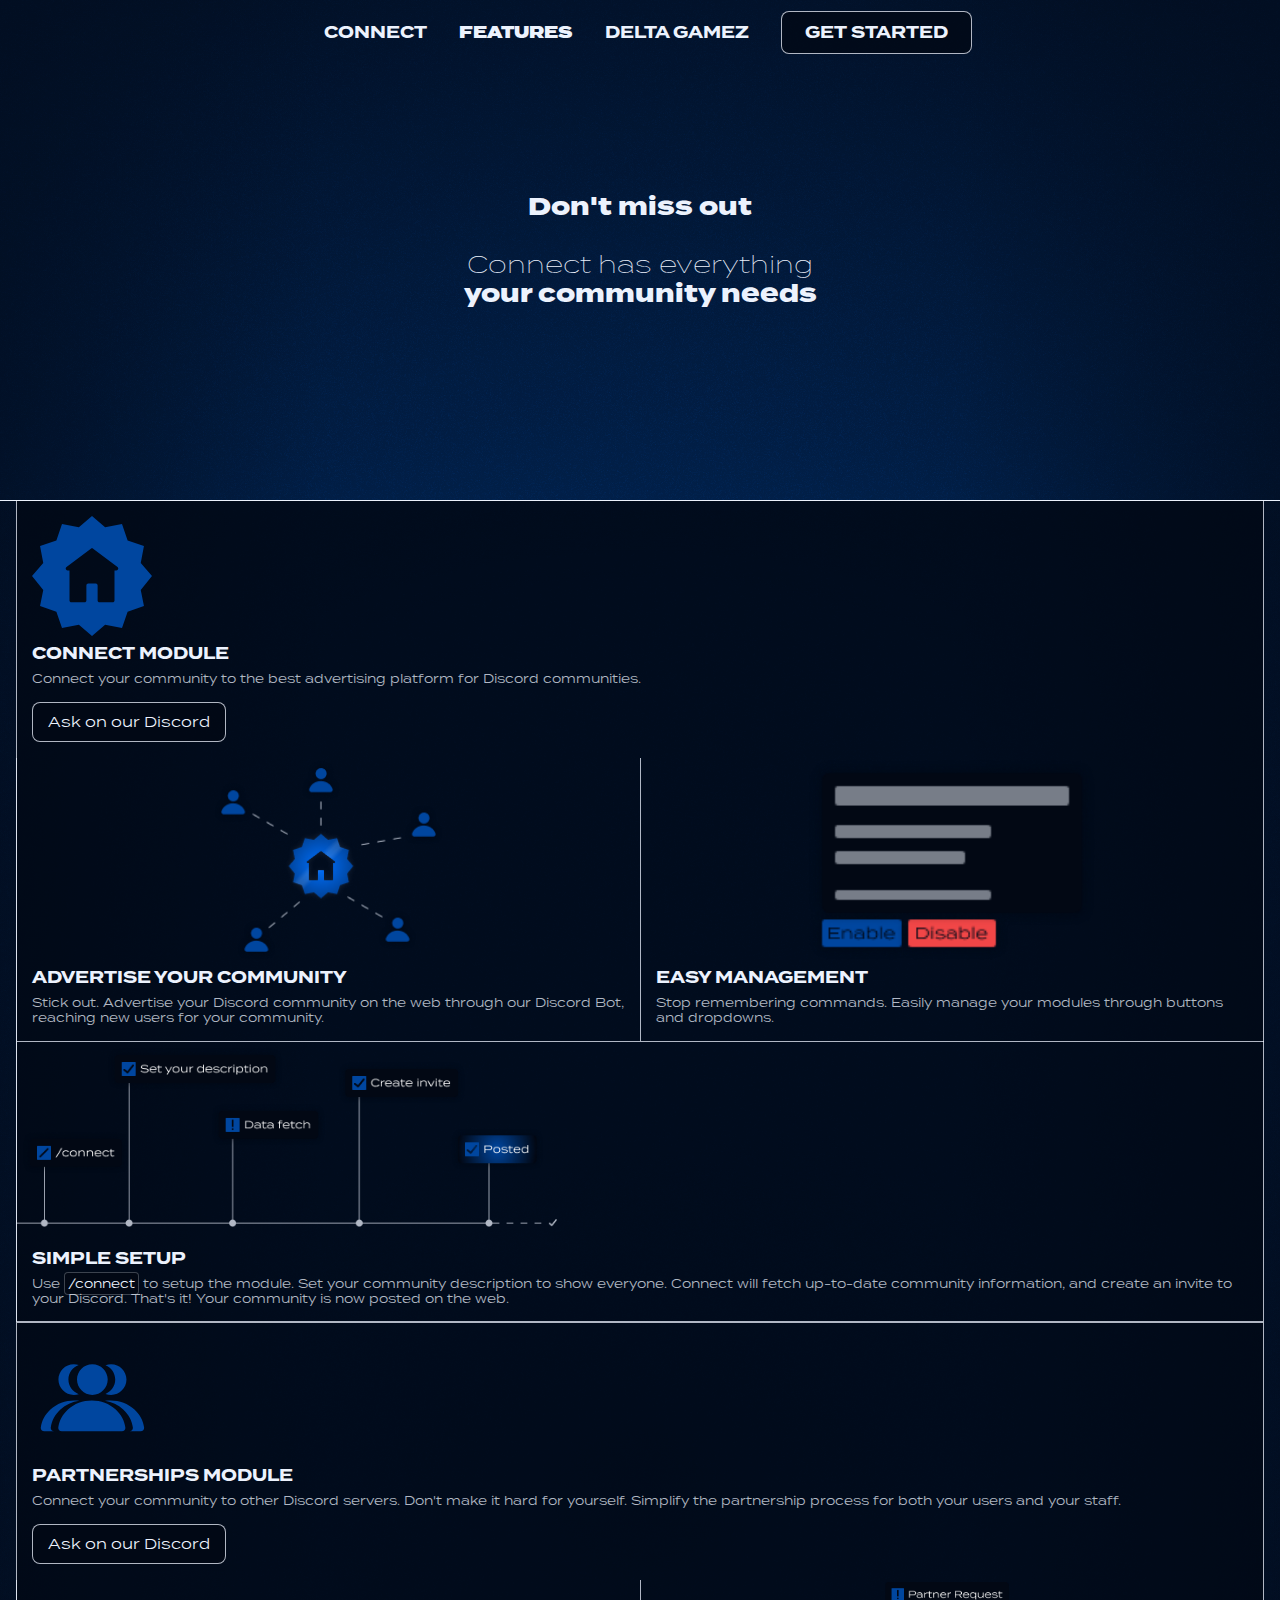
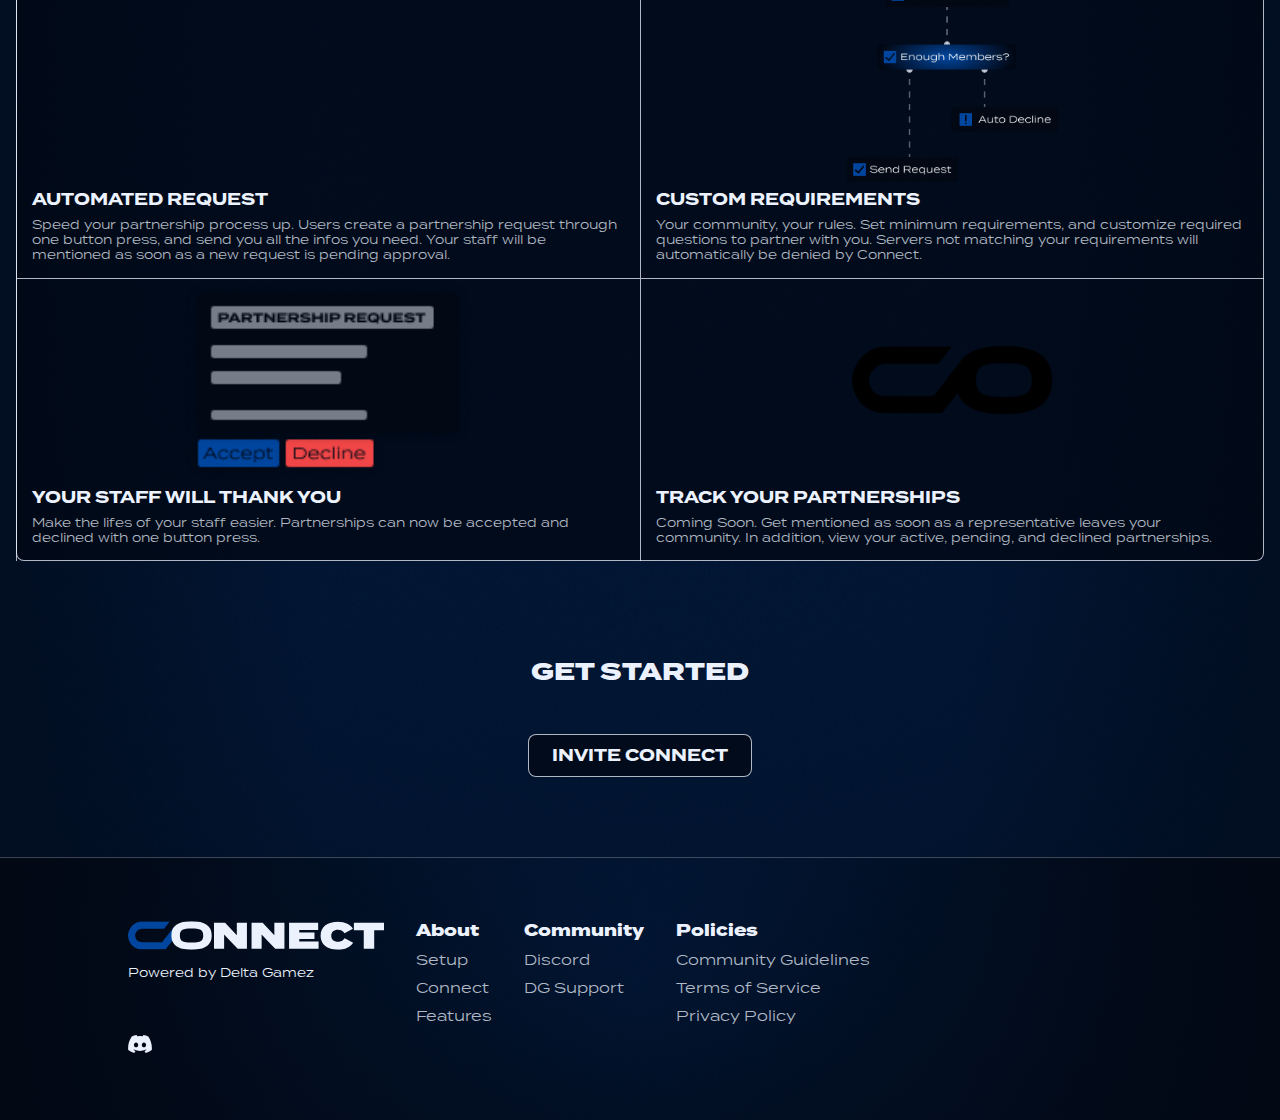
==== features/index.html @ abc17854 "Updated text content" ====
<!DOCTYPE html>
<html lang="en">
    <head>
        <meta charset="UTF-8">
        <meta property="og:type" content="website">
        <meta property="og:title" content="Connect Features" />
        <meta property="og:description" content="Connect your community to the best advertising platform." />
        <meta property="og:url" content="https://connect.deltagamez.ch" />
        <meta property="og:image" content="/common/img/Connect.png" />
        <meta name="viewport" content="width=device-width, initial-scale=1.0">
        <title>| Features</title>
        <link rel="icon" type="image/x-icon" href="/common/img/ConnectTransparentB.png">
        <link rel="stylesheet" href="/common/css/features.css">
    </head>
<body>
    <script defer src="/common/js/highlightEffect.js"></script>
    <header class="features-header">
        <nav class="nav">
            <a class="nav-item" href="">CONNECT</a>
            <a class="nav-item nav-item-active" href="">FEATURES</a>
            <a class="nav-item" href="https://deltagamez.ch" target="_blank">DELTA GAMEZ</a>
            <a class="nav-item-button" href="" target="_blank">GET STARTED</a>
        </nav>
        <div class="features-header-description">
            <p class="features-header-description-item"><span class="features-header-description-span">Don't miss out</span><br><br>
            Connect has everything<br><span class="features-header-description-span">your community needs</span></p>
        </div>
    </header>
    <main class="features-main">
        <section class="grid features-main-connect">
            <div class="grid-info">
                <div class="grid-info-thumbnail thumbnail-connect-module"></div>
                <div class="grid-info-title">CONNECT MODULE</div>
                <div class="grid-info-description">Connect your community to the best advertising platform for Discord communities.</div>
                <div class="grid-info-button">
                    <a class="grid-info-button-item" href="https://discord.gg/sYpmUFQ">Ask on our Discord</a>
                </div>
            </div>
            <div class="grid-center">
                <div class="grid-center-item">
                    <div class="grid-center-item-thumbnail thumbnail-connect-advertise"></div>
                    <div class="grid-center-item-title">ADVERTISE YOUR COMMUNITY</div>
                    <div class="grid-center-item-description">Stick out. Advertise your Discord community on the web through our Discord Bot, reaching new users for your community.</div>
                </div>
                <div class="grid-center-item">
                    <div class="grid-center-item-thumbnail thumbnail-connect-management"></div>
                    <div class="grid-center-item-title">EASY MANAGEMENT</div>
                    <div class="grid-center-item-description">Stop remembering commands. Easily manage your modules through buttons and dropdowns.</div>
                </div>
                <div class="grid-center-itemlong border-top-left">
                    <div class="grid-center-itemlong-thumbnail thumbnail-connect-setup"></div>
                    <div class="grid-center-item-title">SIMPLE SETUP</div>
                    <div class="grid-center-item-description">Use <span class="command-description">/connect</span> to setup the module. Set your community description to show everyone. Connect will fetch up-to-date community information, and create an invite to your Discord. That's it! Your community is now posted on the web.</div>
                </div>
            </div>
        </section>
        <section class="grid features-main-partnership">
            <div class="grid-info">
                <div class="grid-info-thumbnail thumbnail-partnerships-module"></div>
                <div class="grid-info-title">PARTNERSHIPS MODULE</div>
                <div class="grid-info-description">Connect your community to other Discord servers. Don't make it hard for yourself. Simplify the partnership process for both your users and your staff.</div>
                <div class="grid-info-button">
                    <a class="grid-info-button-item" href="https://discord.gg/sYpmUFQ">Ask on our Discord</a>
                </div>
            </div>
            <div class="grid-center">
                <div class="grid-center-item">
                    <div class="grid-center-item-thumbnail thumbnail-partnership-request"></div>
                    <div class="grid-center-item-title">AUTOMATED REQUEST</div>
                    <div class="grid-center-item-description">Speed your partnership process up. Users create a partnership request through one button press, and send you all the infos you need. Your staff will be mentioned as soon as a new request is pending approval.</div>
                </div>
                <div class="grid-center-item">
                    <div class="grid-center-item-thumbnail thumbnail-partnership-requirements"></div>
                    <div class="grid-center-item-title">CUSTOM REQUIREMENTS</div>
                    <div class="grid-center-item-description">Your community, your rules. Set minimum requirements, and customize required questions to partner with you. Servers not matching your requirements will automatically be denied by Connect.</div>
                </div>
                <div class="grid-center-item border-top-left">
                    <div class="grid-center-item-thumbnail thumbnail-partnership-staff"></div>
                    <div class="grid-center-item-title">YOUR STAFF WILL THANK YOU</div>
                    <div class="grid-center-item-description">Make the lifes of your staff easier. Partnerships can now be accepted and declined with one button press.</div>
                </div>
                <div class="grid-center-item border-top-left">
                    <div class="grid-center-item-thumbnail thumbnail-comingsoon"></div>
                    <div class="grid-center-item-title">TRACK YOUR PARTNERSHIPS</div>
                    <div class="grid-center-item-description">Coming Soon. Get mentioned as soon as a representative leaves your community. In addition, view your active, pending, and declined partnerships. </div>
                </div>
                <!--<div class="grid-center-item border-top-left">
                    <div class="grid-center-item-thumbnail thumbnail-comingsoon"></div>
                    <div class="grid-center-item-title">LIGHTNING FAST</div>
                    <div class="grid-center-item-description">Easily partner with new communities. While both communities are using Connect, simply select the server you are partnering from, and all information is sent automatically.</div>
                </div>-->
            </div>
        </section>
        <div class="features-main-getstarted">
            <h2 class="features-main-getstarted-heading">
                GET STARTED
            </h2>
            <div class="features-main-getstarted-button">
                <a class="features-main-getstarted-button-item" href="">INVITE CONNECT</a>
            </div>
        </div>
    </main>
    <footer class="footer">
        <div class="footer-brand">
            <div class="footer-brand-logo"></div>
            <div class="footer-brand-text">Powered by Delta Gamez</div>
            <div class="footer-brand-socials">
                <a class="footer-brand-socials-discord" href="https://discord.gg/bJ8EPmdnrC"></a>
                <a class="footer-brand-socials-dg" href="https://discord.gg/sYpmUFQ"></a>
            </div>
        </div>
        <div class="footer-section">
            <div class="footer-section-list">
                <p class="footer-section-list-title">About</p>
                <a class="footer-section-list-item" href="">Setup</a>
                <a class="footer-section-list-item" href="">Connect</a>
                <a class="footer-section-list-item" href="">Features</a>
                <!--<a class="footer-section-list-item" href="">Roadmap</a>-->
                <!--<a class="footer-section-list-item" href="">Docs</a>-->
            </div>
            <div class="footer-section-list">
                <p class="footer-section-list-title">Community</p>
                <a class="footer-section-list-item" href="https://discord.gg/bJ8EPmdnrC">Discord</a>
                <a class="footer-section-list-item" href="https://discord.gg/sYpmUFQ">DG Support</a>
            </div>
            <div class="footer-section-list">
                <p class="footer-section-list-title">Policies</p>
                <a class="footer-section-list-item" href="">Community Guidelines</a>
                <a class="footer-section-list-item" href="">Terms of Service</a>
                <a class="footer-section-list-item" href="">Privacy Policy</a>
            </div>
        </div>
    </footer>
</body>
</html>
---- common/css/features.css ----
@import url("/common/fonts/Termina/font-termina.css");
@import url("/common/css/main.css");

*{
    box-sizing: border-box;
    background-color: transparent;
    padding: 0;
    margin: 0;
    color: var(--white);
    font-family: Termina, 'Source Sans Pro', sans-serif, system-ui, -apple-system, BlinkMacSystemFont, 'Helvetica Neue', sans-serif;}

    .features-header{}
    .features-header-description{
        display: flex;
        justify-content: center;
        text-wrap: wrap;
        text-align: center;
        padding: 128px 0 128px 0;}
        .features-header-description-item{
            font-size: var(--font-size-big);
            font-weight: var(--font-weight-extralight);}
        .features-header-description-span{
            font-weight: var(--font-weight-heavy);}
        @media only screen and (max-width: 1280px){
            .features-header-description-item{
                padding: 0 64px 64px 64px}}
        
        @media only screen and (max-width: 768px){
            .features-header-description-item{
                padding: 0 16px 16px 16px;}}


.features-main{
    position: relative;
    display: flex;
    flex-direction: column;
    justify-content: center;
    background: radial-gradient(circle, var(--black-50) 0%, var(--black-25) 100%);}
    .features-main::before{
        content: '';
        top: 0;
        position: absolute;
        width: 100%;
        height: 1px;
        background: var(--white);}

    .features-main-connect{
        box-shadow: 0px 0px 0px 1px var(--border-white) inset;}
    .features-main-partnership{
        border-radius: 0px 0px 8px 8px;
        box-shadow: 0px 0px 0px 1px var(--border-white) inset;}

    .grid{
        display: grid;
        margin-inline: 256px;
        background-color: var(--black-50);
        grid-template-columns: 1fr 2fr;}
        @media only screen and (max-width: 1280px){
            .grid{
                grid-template-columns: 1fr;
                margin-inline: 16px;}}
        @media only screen and (max-width: 500px){
            .grid{
                margin-inline: 16px;}}
        .grid-info{
            position: relative;
            display: flex;
            flex-direction: column;
            overflow: hidden;
            padding: 16px;}
            @media only screen and (max-width: 768px){
                .grid-info{box-shadow: 0px 0px 0px 1px var(--border-white) inset;}
            }
            .grid-info-thumbnail{
                height: 120px;
                background-image: url(/common/img/ConnectTransparentB.png);
                background-size: contain;
                background-repeat: no-repeat;}
            .grid-info-title{
                font-weight: var(--font-weight-bold);
                padding-block: var(--spacing-small);}
            .grid-info-description{
                font-size: var(--font-size-tiny);
                color: var(--white-50);
                padding-bottom: 16px;}
                .grid-info-button{
                    display: inline-flex;}
            .grid-info-button-item{
                padding: 12px 16px 12px 16px;
                align-items: center;
                background-color: var(--black-50);
                border-radius: var(--corner-radius);
                box-shadow: 0px 0px 0px 1px var(--border-white) inset;
                font-weight: var(--font-weight-regular);
                font-size: var(--font-size-small);
                text-decoration: none;
                z-index: 1;
                overflow: hidden;
                transition: var(--transition-short);}
                .grid-info-button-item:hover{
                    transition: var(--transition-regular);;
                    background-color: var(--white);
                    color: var(--black);
                }
        .grid-center{
            display: grid;
            grid-template-columns: 1fr 1fr;}
            @media only screen and (max-width: 500px){
            /*.grid-center{
                grid-template-columns: 1fr;}*/
            }
            .grid-center-item{
                box-shadow: 1px 0px 0px 0px var(--border-white) inset;}
                @media only screen and (max-width: 768px){
                    .grid-center-item{grid-column: span 2;}
                }
                .grid-center-item-thumbnail{
                    margin-top: 2px;
                    height: 200px;
                    background-image: url(/common/img/ConnectTransparentB.png);
                    background-repeat: no-repeat;
                    background-size: contain;
                    background-position: 50%;
                    overflow: hidden;}
                .grid-center-item-title{
                    padding-inline: 16px;
                    font-weight: var(--font-weight-bold);
                    padding-block: var(--spacing-small);}
                .grid-center-item-description{
                    padding: 0px 16px 16px 16px;
                    font-size: var(--font-size-tiny);
                    color: var(--white-50);}
            .grid-center-itemlong{
                height: auto;
                grid-column: span 2;}
                .grid-center-itemlong-thumbnail{
                    height: 200px;
                    background-image: url(/common/img/ConnectTransparentB.png);
                    background-repeat: no-repeat;
                    background-size: contain;
                    background-position: 0%;
                    overflow: hidden;}

        .border-top{
            box-shadow: 0px 1px 0 0 var(--border-white) inset;}
        .border-top-left{
            box-shadow: 1px 1px 0 0 var(--border-white) inset;}

        .thumbnail-connect-module{
            background-image: url(/common/icons/badges/Badge-Community.svg);
        }
        .thumbnail-partnerships-module{
            background-image: url(/common/icons/DG_CO_Members.svg);
        }

        .thumbnail-connect-advertise{
            background-image: var(--feature-connect-advertise);
        }
        .thumbnail-connect-management{
            background-image: var(--feature-connect-management);
        }
        .thumbnail-connect-setup{
            background-image: var(--feature-connect-setup);
        }
        .thumbnail-partnership-request{
            background-image: var(--feature-partnership-request);
        }
        .thumbnail-partnership-requirements{
            background-image: var(--feature-partnership-requirements);
        }
        .thumbnail-partnership-staff{
            background-image: var(--feature-partnership-staff);
        }

        .command-description{
            background-color: var(--black);
            padding: 4px;
            border-radius: var(--corner-radius-small);
            box-shadow: 0px 0px 0px 1px var(--white-25) inset;
        }


        .features-main-getstarted{
            padding-block: 64px;
            display: flex;
            justify-content: center;
            flex-direction: column;}
            .features-main-getstarted-heading{
                font-weight: var(--font-weight-heavy);
                padding-block: 32px;
                text-align: center;}
            .features-main-getstarted-button{
                display: block;
                padding-block: 16px;
                text-align: center;}
                .features-main-getstarted-button-item{
                    position: relative;
                    display: inline-flex;
                    padding: 12px 24px 12px 24px;
                    align-items: center;
                    background-color: var(--black-50);
                    border-radius: var(--corner-radius);
                    box-shadow: 0px 0px 0px 1px var(--border-white) inset;
                    font-weight: var(--font-weight-bold);
                    text-decoration: none;
                    z-index: 1;
                    overflow: hidden;}
                .features-main-getstarted-button-item::before{
                    opacity: 0;
                    content:'';
                    position: absolute;
                    inset: 0;
                    background: linear-gradient(120deg, var(--highlight-effect));
                    border-radius: var(--corner-radius);
                    transform: translateX(-100%);
                    z-index: -1;}
                .features-main-getstarted-button-item.hover::before{
                    opacity: 1;
                    transform: translateX(100%);
                    transition: transform 0.5s linear;}


        /*
        .grid-item-small{
            display: flex;
            flex: 1 / 3;
            flex-direction: column;
            overflow: hidden;
            background-color: var(--black-25);
            border-radius: var(--corner-radius);
            box-shadow: 0px 0px 0px 1px var(--border-white) inset;}
            .grid-item-small-thumbnail{
                width: 100%;
                height: 96px;
                background-image: url(/common/icons/ConnectLogoText.svg);
                background-position: 50%;
                background-size: contain;
                background-repeat: no-repeat;
            }
            .grid-item-small-title{
                font-weight: var(--font-weight-bold);
                padding: 16px 16px 0px 16px;
            }
            .grid-item-small-description{
                padding: 16px;
                font-size: var(--font-size-tiny);
            }
        .grid-item-medium{
            display: flex;
            flex: 1 / 2;
            flex-direction: column;
            overflow: hidden;
            background-color: var(--black-25);
            border-radius: var(--corner-radius);
            box-shadow: 0px 0px 0px 1px var(--border-white) inset;
        }
            .grid-item-medium-thumbnail{
                width: 100%;
                height: 128px;
                background-image: url(/common/icons/ConnectLogoText.svg);
                background-position: 50%;
                background-size: contain;
                background-repeat: no-repeat;}
            .grid-item-medium-title{
                font-weight: var(--font-weight-bold);
                padding: 16px 16px 0px 16px;}
            .grid-item-medium-description{
                padding: 16px;
                font-size: var(--font-size-tiny);
            }
            */

:root{
    --feature-connect-advertise: url(/common/img/IllustrationConnectAdvertise.png);
    --feature-connect-management: url(/common/img/IllustrationConnect.png);
    --feature-connect-setup: url(/common/img/IllustrationConnectSetup.png);
    --feature-partnership-requirements: url(/common/img/IllustrationPartnershipRequirements.png);
    --feature-partnership-staff: url(/common/img/IllustrationPartnershipStaff.png);
}
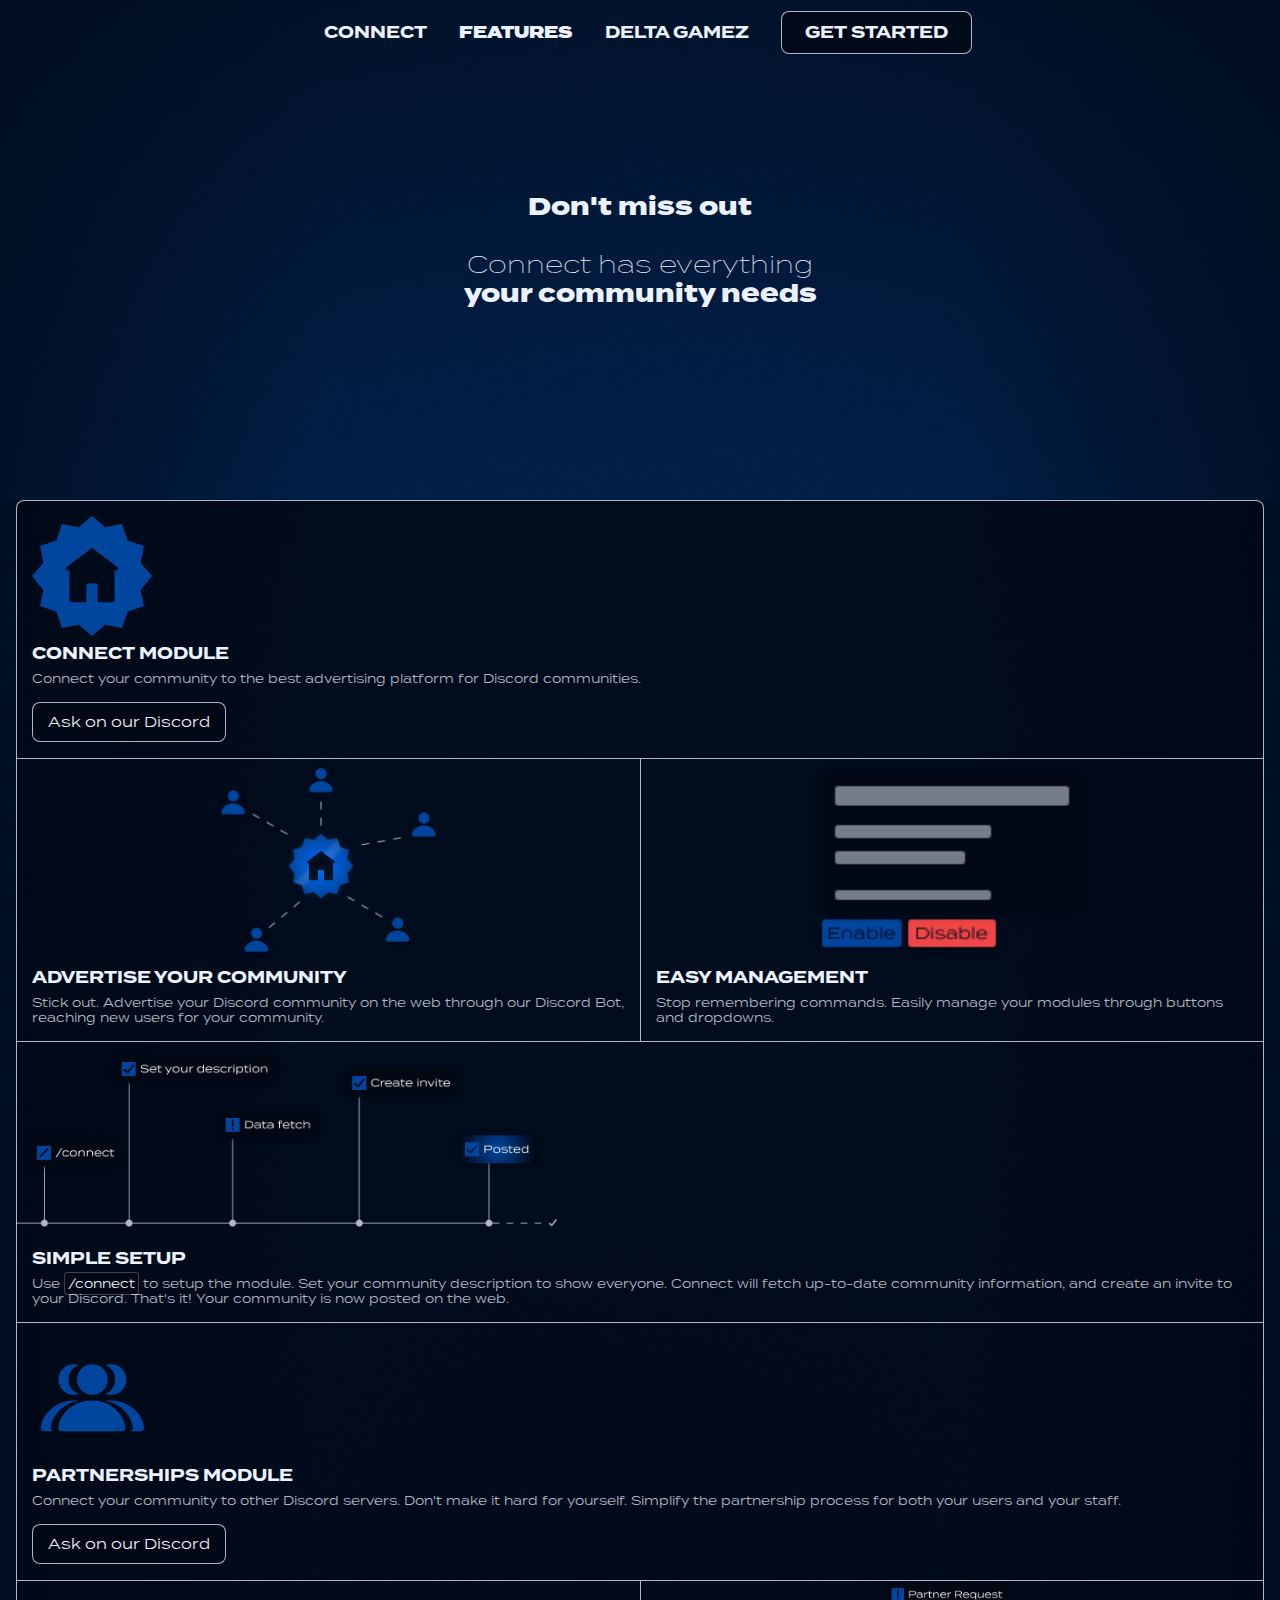
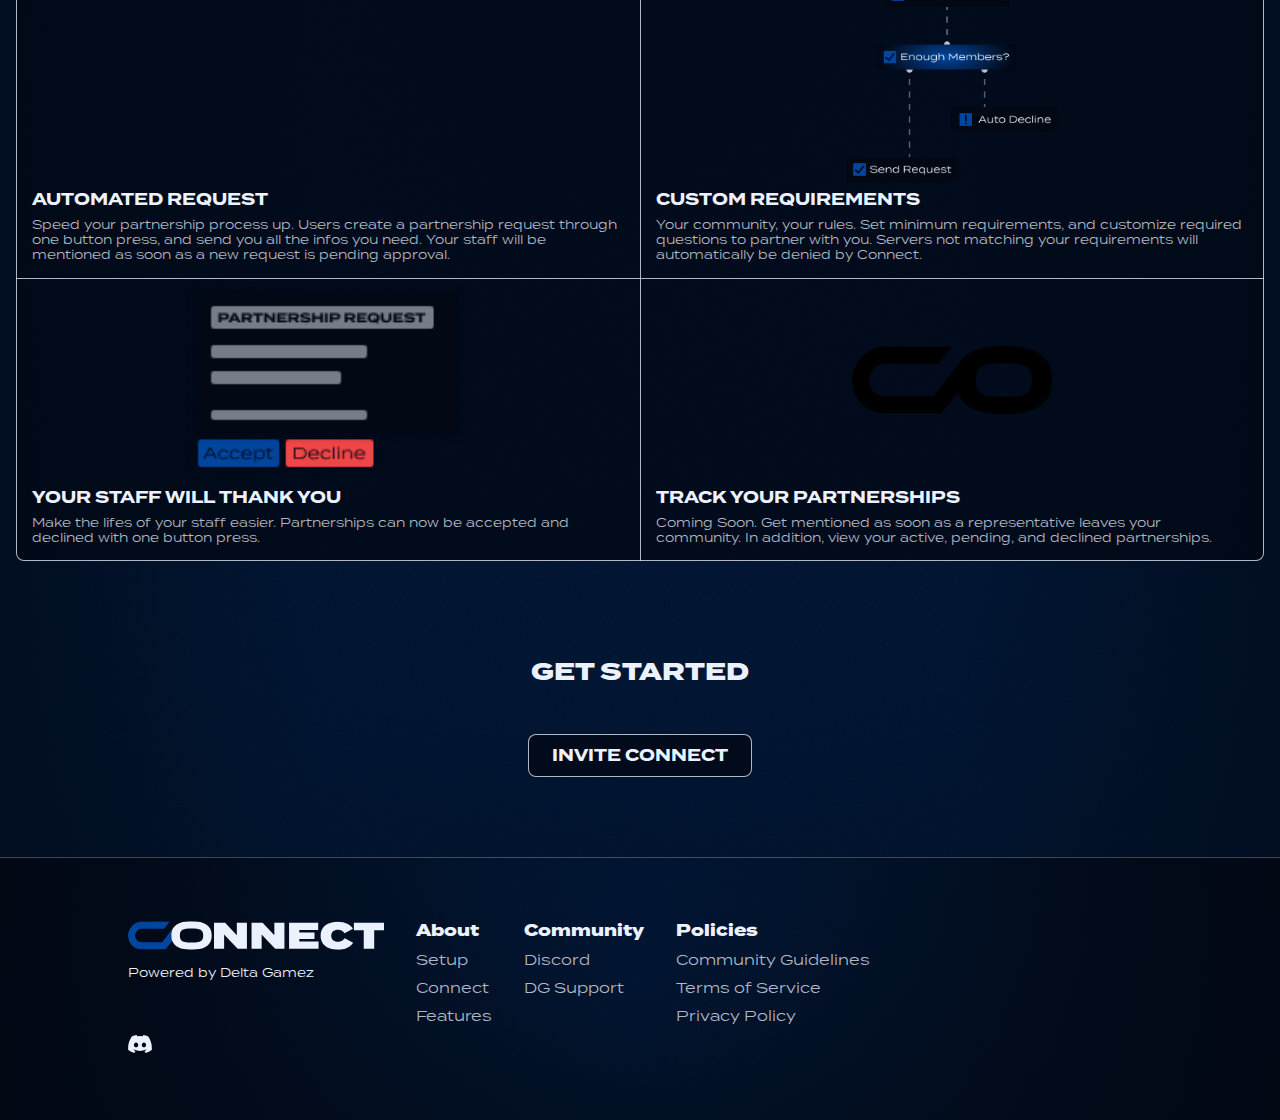
==== commit 95159726: "Fixed grid through adding new organized classes" ====
--- a/features/index.html
+++ b/features/index.html
@@ -16,7 +16,7 @@
     <script defer src="/common/js/highlightEffect.js"></script>
     <header class="features-header">
         <nav class="nav">
-            <a class="nav-item" href="">CONNECT</a>
+            <a class="nav-item" href="https://connect.deltagamez.ch">CONNECT</a>
             <a class="nav-item nav-item-active" href="">FEATURES</a>
             <a class="nav-item" href="https://deltagamez.ch" target="_blank">DELTA GAMEZ</a>
             <a class="nav-item-button" href="" target="_blank">GET STARTED</a>
@@ -27,7 +27,7 @@
         </div>
     </header>
     <main class="features-main">
-        <section class="grid features-main-connect">
+        <section class="grid">
             <div class="grid-info">
                 <div class="grid-info-thumbnail thumbnail-connect-module"></div>
                 <div class="grid-info-title">CONNECT MODULE</div>
@@ -37,25 +37,23 @@
                 </div>
             </div>
             <div class="grid-center">
-                <div class="grid-center-item">
+                <div class="grid-center-item border-st">
                     <div class="grid-center-item-thumbnail thumbnail-connect-advertise"></div>
                     <div class="grid-center-item-title">ADVERTISE YOUR COMMUNITY</div>
                     <div class="grid-center-item-description">Stick out. Advertise your Discord community on the web through our Discord Bot, reaching new users for your community.</div>
                 </div>
-                <div class="grid-center-item">
+                <div class="grid-center-item border-nd">
                     <div class="grid-center-item-thumbnail thumbnail-connect-management"></div>
                     <div class="grid-center-item-title">EASY MANAGEMENT</div>
                     <div class="grid-center-item-description">Stop remembering commands. Easily manage your modules through buttons and dropdowns.</div>
                 </div>
-                <div class="grid-center-itemlong border-top-left">
+                <div class="grid-center-itemlong border-rd">
                     <div class="grid-center-itemlong-thumbnail thumbnail-connect-setup"></div>
                     <div class="grid-center-item-title">SIMPLE SETUP</div>
                     <div class="grid-center-item-description">Use <span class="command-description">/connect</span> to setup the module. Set your community description to show everyone. Connect will fetch up-to-date community information, and create an invite to your Discord. That's it! Your community is now posted on the web.</div>
                 </div>
             </div>
-        </section>
-        <section class="grid features-main-partnership">
-            <div class="grid-info">
+            <div class="grid-info border-module">
                 <div class="grid-info-thumbnail thumbnail-partnerships-module"></div>
                 <div class="grid-info-title">PARTNERSHIPS MODULE</div>
                 <div class="grid-info-description">Connect your community to other Discord servers. Don't make it hard for yourself. Simplify the partnership process for both your users and your staff.</div>
@@ -64,22 +62,22 @@
                 </div>
             </div>
             <div class="grid-center">
-                <div class="grid-center-item">
+                <div class="grid-center-item border-rd">
                     <div class="grid-center-item-thumbnail thumbnail-partnership-request"></div>
                     <div class="grid-center-item-title">AUTOMATED REQUEST</div>
                     <div class="grid-center-item-description">Speed your partnership process up. Users create a partnership request through one button press, and send you all the infos you need. Your staff will be mentioned as soon as a new request is pending approval.</div>
                 </div>
-                <div class="grid-center-item">
+                <div class="grid-center-item border-regular">
                     <div class="grid-center-item-thumbnail thumbnail-partnership-requirements"></div>
                     <div class="grid-center-item-title">CUSTOM REQUIREMENTS</div>
                     <div class="grid-center-item-description">Your community, your rules. Set minimum requirements, and customize required questions to partner with you. Servers not matching your requirements will automatically be denied by Connect.</div>
                 </div>
-                <div class="grid-center-item border-top-left">
+                <div class="grid-center-item border-rd">
                     <div class="grid-center-item-thumbnail thumbnail-partnership-staff"></div>
                     <div class="grid-center-item-title">YOUR STAFF WILL THANK YOU</div>
                     <div class="grid-center-item-description">Make the lifes of your staff easier. Partnerships can now be accepted and declined with one button press.</div>
                 </div>
-                <div class="grid-center-item border-top-left">
+                <div class="grid-center-item border-regular">
                     <div class="grid-center-item-thumbnail thumbnail-comingsoon"></div>
                     <div class="grid-center-item-title">TRACK YOUR PARTNERSHIPS</div>
                     <div class="grid-center-item-description">Coming Soon. Get mentioned as soon as a representative leaves your community. In addition, view your active, pending, and declined partnerships. </div>
--- a/common/css/features.css
+++ b/common/css/features.css
@@ -36,21 +36,23 @@
     flex-direction: column;
     justify-content: center;
     background: radial-gradient(circle, var(--black-50) 0%, var(--black-25) 100%);}
-    .features-main::before{
+    /*.features-main::before{
         content: '';
         top: 0;
         position: absolute;
         width: 100%;
         height: 1px;
-        background: var(--white);}
-
+        background: var(--border-white);}
+*/
     .features-main-connect{
-        box-shadow: 0px 0px 0px 1px var(--border-white) inset;}
+        }
     .features-main-partnership{
         border-radius: 0px 0px 8px 8px;
-        box-shadow: 0px 0px 0px 1px var(--border-white) inset;}
+        }
 
     .grid{
+        border-radius: 8px 8px 8px 8px;
+        box-shadow: 0px 0px 0px 1px var(--border-white) inset;
         display: grid;
         margin-inline: 256px;
         background-color: var(--black-50);
@@ -68,9 +70,9 @@
             flex-direction: column;
             overflow: hidden;
             padding: 16px;}
-            @media only screen and (max-width: 768px){
-                .grid-info{box-shadow: 0px 0px 0px 1px var(--border-white) inset;}
-            }
+            /*@media only screen and (max-width: 768px){
+                .grid-info{box-shadow: 0px -1px 0px 1px var(--border-white) inset;}
+            }*/
             .grid-info-thumbnail{
                 height: 120px;
                 background-image: url(/common/img/ConnectTransparentB.png);
@@ -105,12 +107,8 @@
         .grid-center{
             display: grid;
             grid-template-columns: 1fr 1fr;}
-            @media only screen and (max-width: 500px){
-            /*.grid-center{
-                grid-template-columns: 1fr;}*/
-            }
             .grid-center-item{
-                box-shadow: 1px 0px 0px 0px var(--border-white) inset;}
+            }                
                 @media only screen and (max-width: 768px){
                     .grid-center-item{grid-column: span 2;}
                 }
@@ -141,10 +139,6 @@
                     background-position: 0%;
                     overflow: hidden;}
 
-        .border-top{
-            box-shadow: 0px 1px 0 0 var(--border-white) inset;}
-        .border-top-left{
-            box-shadow: 1px 1px 0 0 var(--border-white) inset;}
 
         .thumbnail-connect-module{
             background-image: url(/common/icons/badges/Badge-Community.svg);
@@ -219,56 +213,24 @@
                     transform: translateX(100%);
                     transition: transform 0.5s linear;}
 
-
-        /*
-        .grid-item-small{
-            display: flex;
-            flex: 1 / 3;
-            flex-direction: column;
-            overflow: hidden;
-            background-color: var(--black-25);
-            border-radius: var(--corner-radius);
-            box-shadow: 0px 0px 0px 1px var(--border-white) inset;}
-            .grid-item-small-thumbnail{
-                width: 100%;
-                height: 96px;
-                background-image: url(/common/icons/ConnectLogoText.svg);
-                background-position: 50%;
-                background-size: contain;
-                background-repeat: no-repeat;
+        .border-regular{box-shadow: 1px 1px 0px 0px var(--border-white) inset;}
+        .border-module{box-shadow: 0px 1px 0px 0px var(--border-white) inset;}
+        .border-st{box-shadow: 1px 0px 0px 0px var(--border-white) inset;}
+        .border-nd{box-shadow: 1px 0px 0px 0px var(--border-white) inset;}
+        .border-rd{box-shadow: 1px 1px 0px 0px var(--border-white) inset;}
+
+            @media only screen and (max-width: 1280px){
+                .border-st{box-shadow: 0px 1px 0px 0px var(--border-white) inset;}
+                .border-nd{box-shadow: 1px 1px 0px 0px var(--border-white) inset;}
+                .border-rd{box-shadow: 0px 1px 0px 0px var(--border-white) inset;}
+                .border-regular{box-shadow: 1px 1px 0px 0px var(--border-white) inset;}
             }
-            .grid-item-small-title{
-                font-weight: var(--font-weight-bold);
-                padding: 16px 16px 0px 16px;
+            @media only screen and (max-width: 768px){
+                .border-st{box-shadow: 0px 1px 0px 0px var(--border-white) inset;}
+                .border-nd{box-shadow: 0px 1px 0px 0px var(--border-white) inset;}
+                .border-regular{box-shadow: 0px 1px 0px 0px var(--border-white) inset;}
+
             }
-            .grid-item-small-description{
-                padding: 16px;
-                font-size: var(--font-size-tiny);
-            }
-        .grid-item-medium{
-            display: flex;
-            flex: 1 / 2;
-            flex-direction: column;
-            overflow: hidden;
-            background-color: var(--black-25);
-            border-radius: var(--corner-radius);
-            box-shadow: 0px 0px 0px 1px var(--border-white) inset;
-        }
-            .grid-item-medium-thumbnail{
-                width: 100%;
-                height: 128px;
-                background-image: url(/common/icons/ConnectLogoText.svg);
-                background-position: 50%;
-                background-size: contain;
-                background-repeat: no-repeat;}
-            .grid-item-medium-title{
-                font-weight: var(--font-weight-bold);
-                padding: 16px 16px 0px 16px;}
-            .grid-item-medium-description{
-                padding: 16px;
-                font-size: var(--font-size-tiny);
-            }
-            */
 
 :root{
     --feature-connect-advertise: url(/common/img/IllustrationConnectAdvertise.png);
@@ -276,4 +238,9 @@
     --feature-connect-setup: url(/common/img/IllustrationConnectSetup.png);
     --feature-partnership-requirements: url(/common/img/IllustrationPartnershipRequirements.png);
     --feature-partnership-staff: url(/common/img/IllustrationPartnershipStaff.png);
-}+}
+
+
+/*box-shadow: 0px 0px 0px 1px var(--border-white) inset;*/
+/*box-shadow: 0px 1px 0px 0px var(--border-white) inset;*/
+/*box-shadow: 1px 0px 0px 0px var(--border-white) inset;*/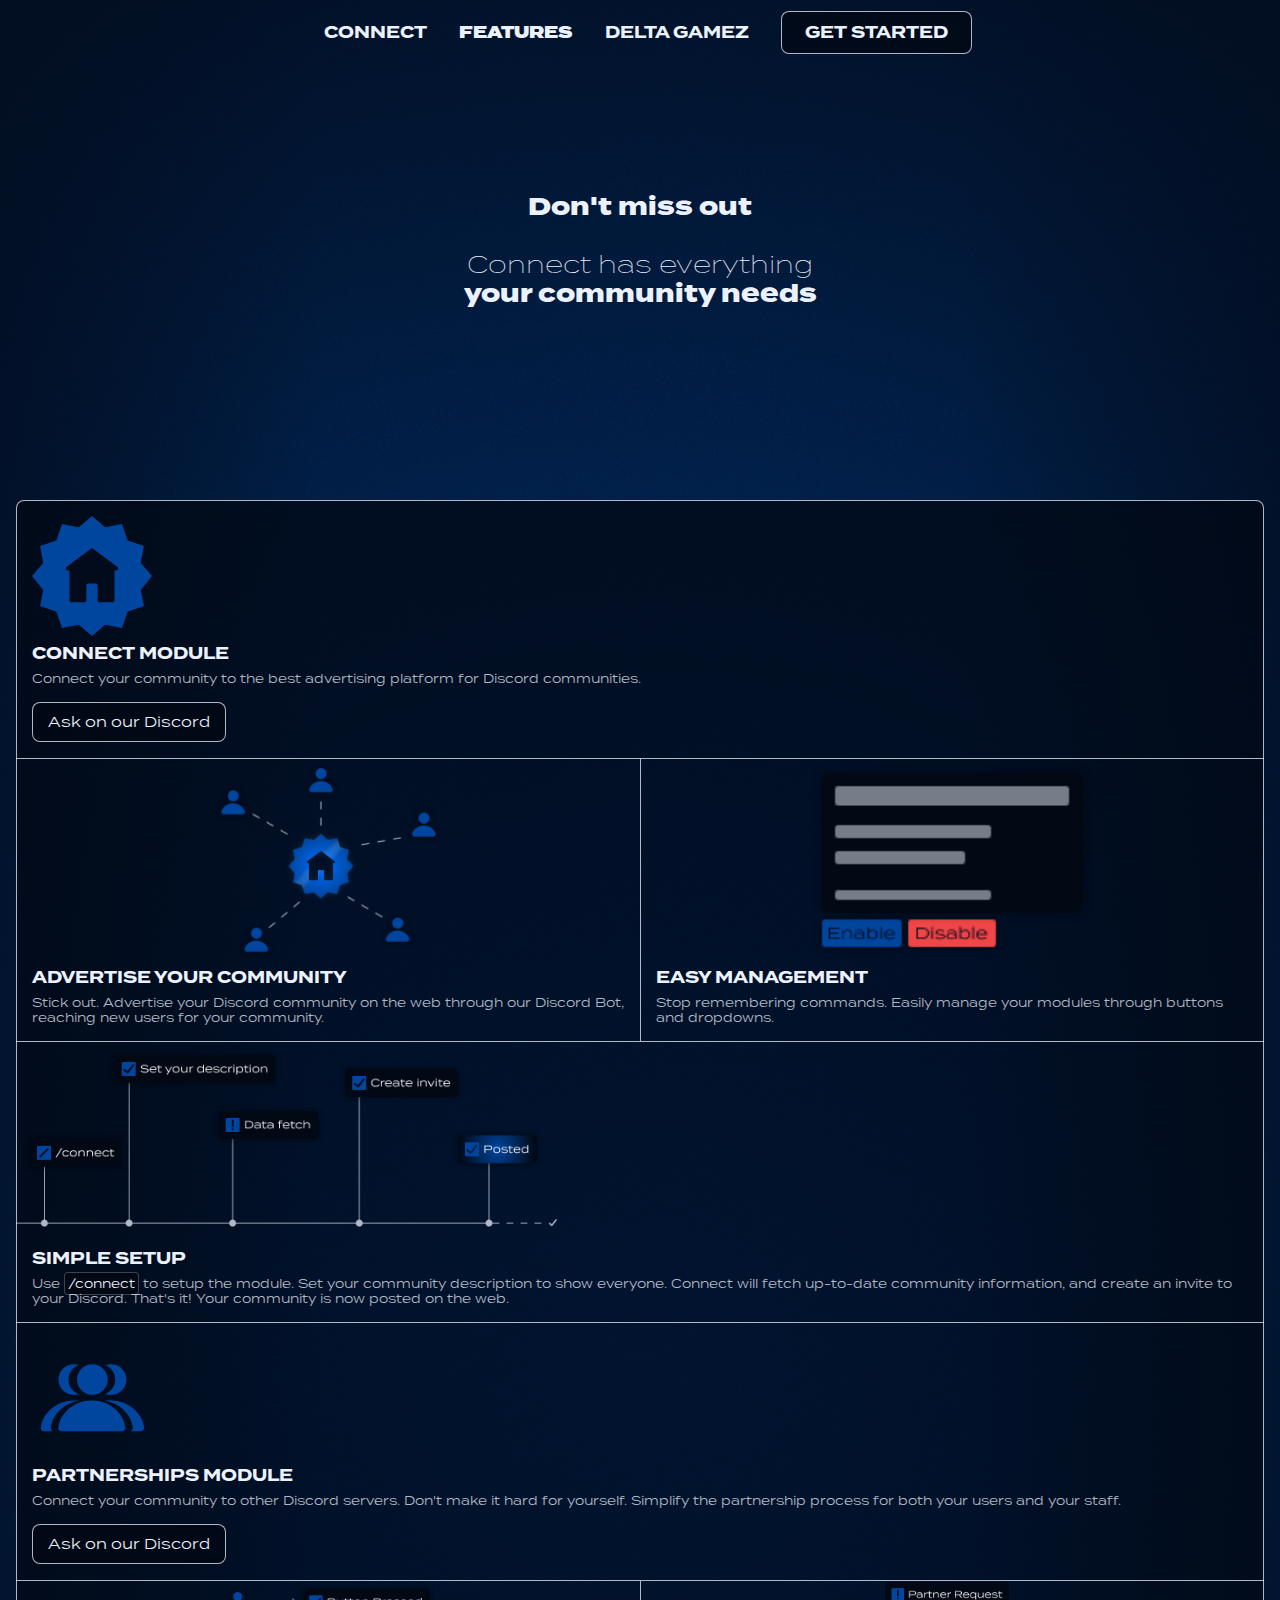
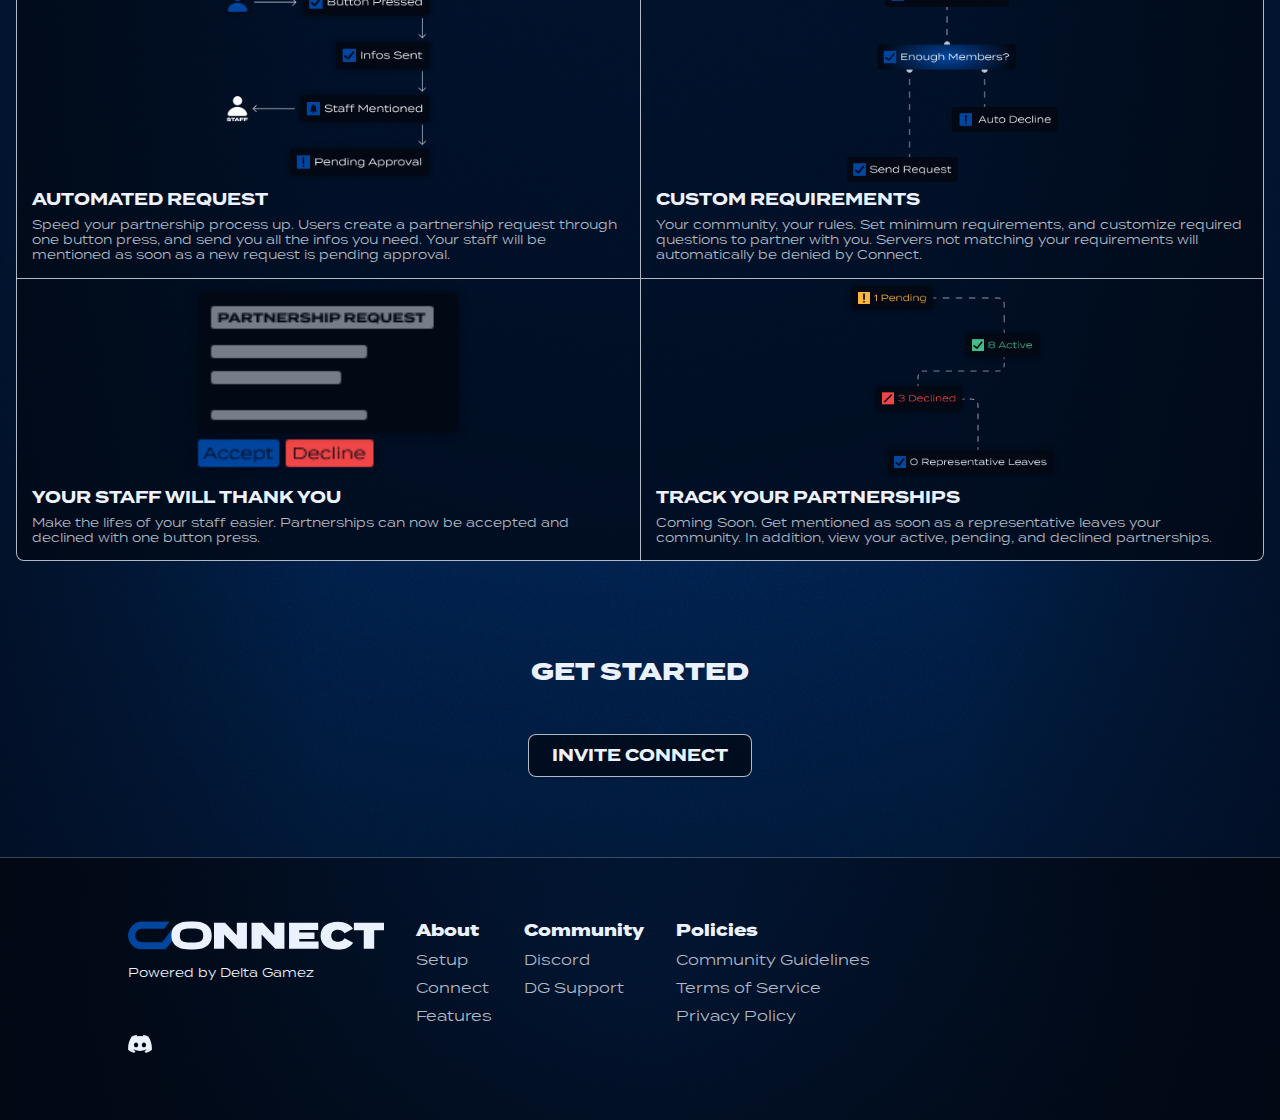
==== commit 9c97a76a: "Added illustrations, minor background styling changes" ====
--- a/features/index.html
+++ b/features/index.html
@@ -78,7 +78,7 @@
                     <div class="grid-center-item-description">Make the lifes of your staff easier. Partnerships can now be accepted and declined with one button press.</div>
                 </div>
                 <div class="grid-center-item border-regular">
-                    <div class="grid-center-item-thumbnail thumbnail-comingsoon"></div>
+                    <div class="grid-center-item-thumbnail thumbnail-partnership-tracking"></div>
                     <div class="grid-center-item-title">TRACK YOUR PARTNERSHIPS</div>
                     <div class="grid-center-item-description">Coming Soon. Get mentioned as soon as a representative leaves your community. In addition, view your active, pending, and declined partnerships. </div>
                 </div>
--- a/common/css/features.css
+++ b/common/css/features.css
@@ -35,7 +35,7 @@
     display: flex;
     flex-direction: column;
     justify-content: center;
-    background: radial-gradient(circle, var(--black-50) 0%, var(--black-25) 100%);}
+    /*background: radial-gradient(circle, var(--black-50) 0%, var(--black-25) 100%);*/}
     /*.features-main::before{
         content: '';
         top: 0;
@@ -140,32 +140,7 @@
                     overflow: hidden;}
 
 
-        .thumbnail-connect-module{
-            background-image: url(/common/icons/badges/Badge-Community.svg);
-        }
-        .thumbnail-partnerships-module{
-            background-image: url(/common/icons/DG_CO_Members.svg);
-        }
-
-        .thumbnail-connect-advertise{
-            background-image: var(--feature-connect-advertise);
-        }
-        .thumbnail-connect-management{
-            background-image: var(--feature-connect-management);
-        }
-        .thumbnail-connect-setup{
-            background-image: var(--feature-connect-setup);
-        }
-        .thumbnail-partnership-request{
-            background-image: var(--feature-partnership-request);
-        }
-        .thumbnail-partnership-requirements{
-            background-image: var(--feature-partnership-requirements);
-        }
-        .thumbnail-partnership-staff{
-            background-image: var(--feature-partnership-staff);
-        }
-
+        
         .command-description{
             background-color: var(--black);
             padding: 4px;
@@ -218,26 +193,44 @@
         .border-st{box-shadow: 1px 0px 0px 0px var(--border-white) inset;}
         .border-nd{box-shadow: 1px 0px 0px 0px var(--border-white) inset;}
         .border-rd{box-shadow: 1px 1px 0px 0px var(--border-white) inset;}
-
             @media only screen and (max-width: 1280px){
                 .border-st{box-shadow: 0px 1px 0px 0px var(--border-white) inset;}
                 .border-nd{box-shadow: 1px 1px 0px 0px var(--border-white) inset;}
                 .border-rd{box-shadow: 0px 1px 0px 0px var(--border-white) inset;}
-                .border-regular{box-shadow: 1px 1px 0px 0px var(--border-white) inset;}
-            }
+                .border-regular{box-shadow: 1px 1px 0px 0px var(--border-white) inset;}}
             @media only screen and (max-width: 768px){
                 .border-st{box-shadow: 0px 1px 0px 0px var(--border-white) inset;}
                 .border-nd{box-shadow: 0px 1px 0px 0px var(--border-white) inset;}
-                .border-regular{box-shadow: 0px 1px 0px 0px var(--border-white) inset;}
-
-            }
+                .border-regular{box-shadow: 0px 1px 0px 0px var(--border-white) inset;}}
+
+        .thumbnail-connect-module{
+            background-image: url(/common/icons/badges/Badge-Community.svg);}
+        .thumbnail-partnerships-module{
+            background-image: url(/common/icons/DG_CO_Members.svg);}
+
+        .thumbnail-connect-advertise{
+            background-image: var(--feature-connect-advertise);}
+        .thumbnail-connect-management{
+            background-image: var(--feature-connect-management);}
+        .thumbnail-connect-setup{
+            background-image: var(--feature-connect-setup);}
+        .thumbnail-partnership-request{
+            background-image: var(--feature-partnership-request);}
+        .thumbnail-partnership-requirements{
+            background-image: var(--feature-partnership-requirements);}
+        .thumbnail-partnership-staff{
+            background-image: var(--feature-partnership-staff);}
+        .thumbnail-partnership-tracking{
+            background-image: var(--feature-partnership-tracking);}
 
 :root{
     --feature-connect-advertise: url(/common/img/IllustrationConnectAdvertise.png);
     --feature-connect-management: url(/common/img/IllustrationConnect.png);
     --feature-connect-setup: url(/common/img/IllustrationConnectSetup.png);
+    --feature-partnership-request: url(/common/img/IllustrationPartnershipRequest.png);
     --feature-partnership-requirements: url(/common/img/IllustrationPartnershipRequirements.png);
     --feature-partnership-staff: url(/common/img/IllustrationPartnershipStaff.png);
+    --feature-partnership-tracking: url(/common/img/IllustrationPartnershipTracking.png);
 }
 
 
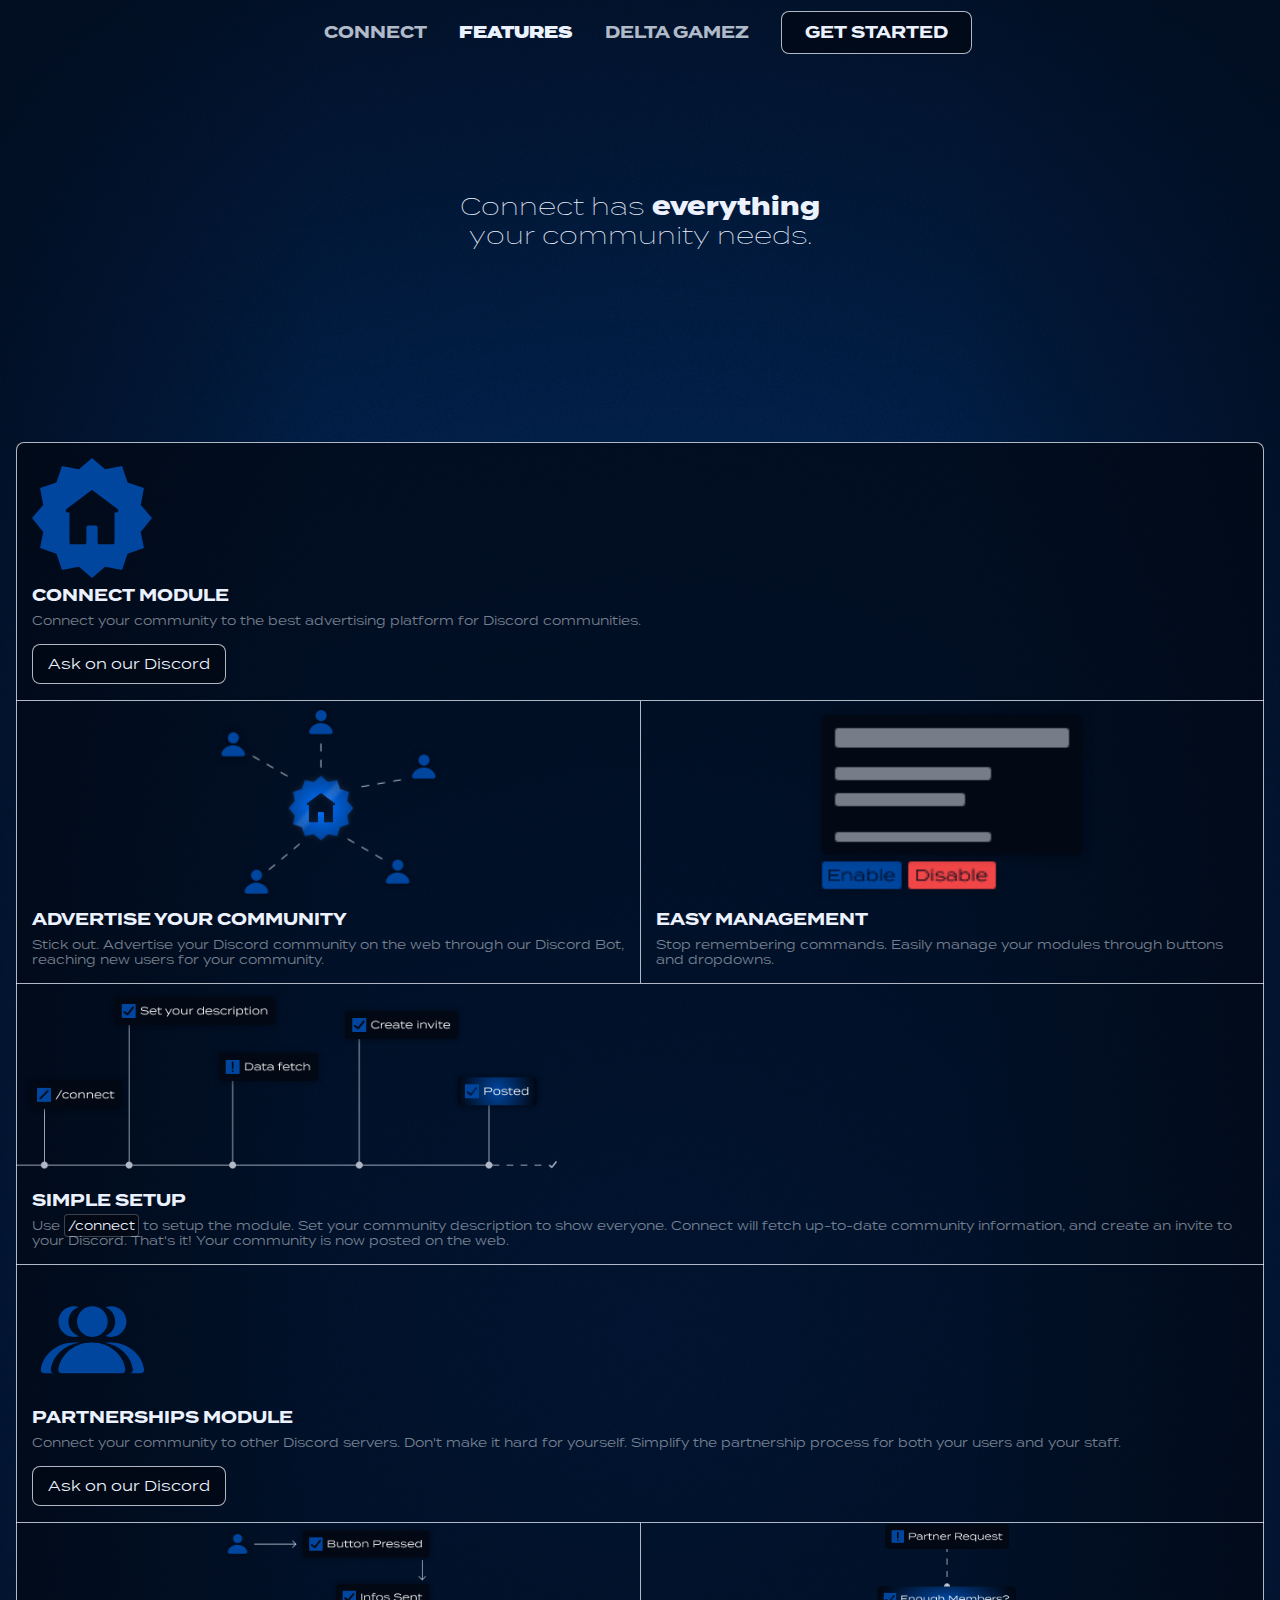
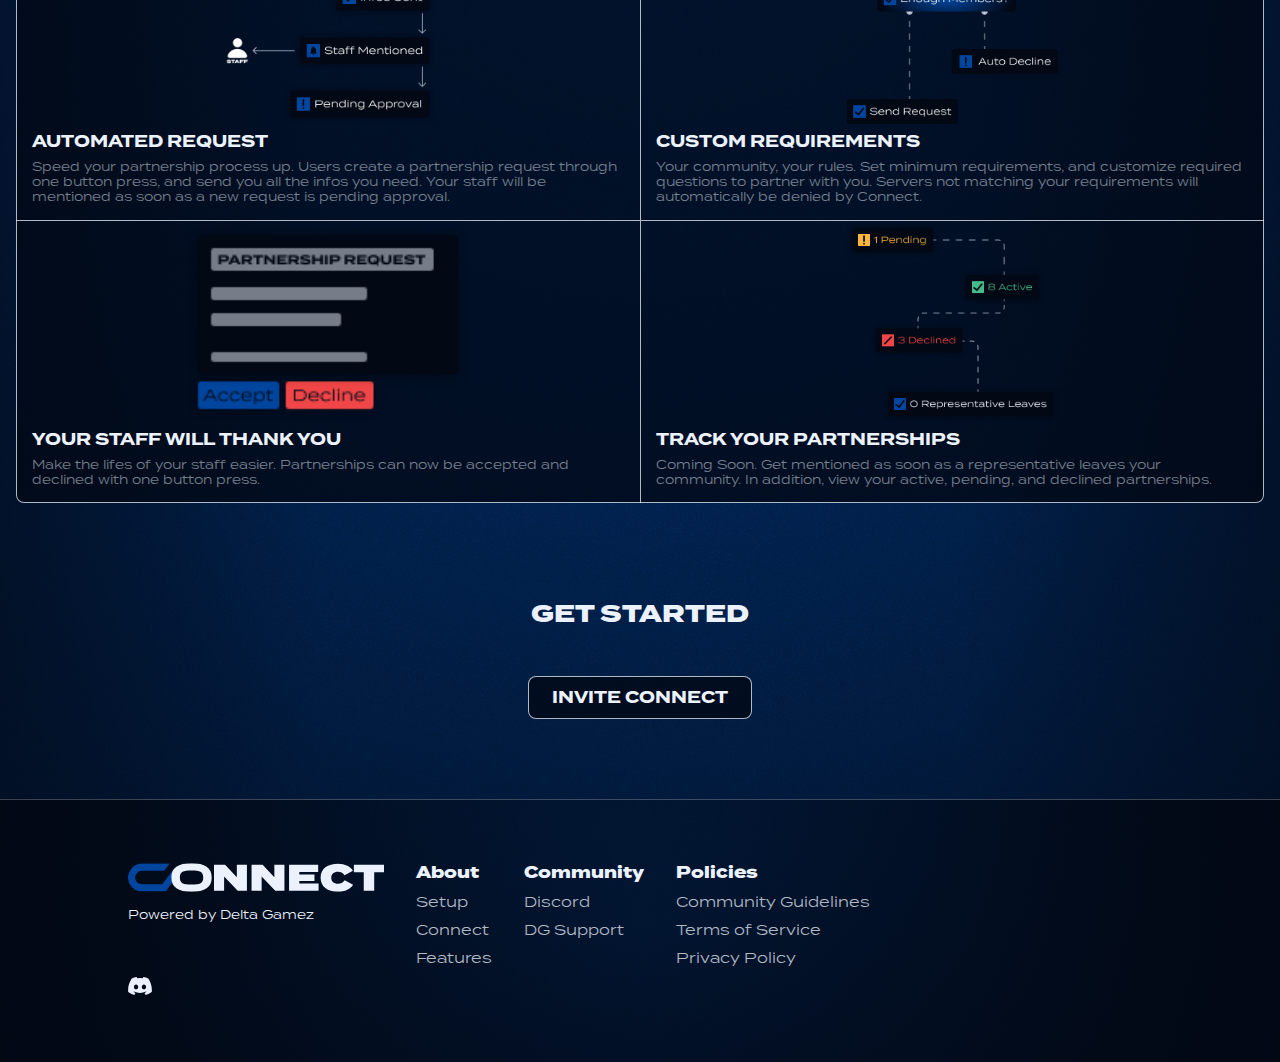
==== commit a54d4f29: "Minor formatting changes" ====
--- a/features/index.html
+++ b/features/index.html
@@ -4,7 +4,7 @@
         <meta charset="UTF-8">
         <meta property="og:type" content="website">
         <meta property="og:title" content="Connect Features" />
-        <meta property="og:description" content="Connect your community to the best advertising platform." />
+        <meta property="og:description" content="Connect your community to the best advertising platform for Discord communities. Connect is an easy to use Discord Bot, perfected for small and large Discord communities, filled with features for partnerships, advertising and more." />
         <meta property="og:url" content="https://connect.deltagamez.ch" />
         <meta property="og:image" content="/common/img/Connect.png" />
         <meta name="viewport" content="width=device-width, initial-scale=1.0">
@@ -22,8 +22,8 @@
             <a class="nav-item-button" href="" target="_blank">GET STARTED</a>
         </nav>
         <div class="features-header-description">
-            <p class="features-header-description-item"><span class="features-header-description-span">Don't miss out</span><br><br>
-            Connect has everything<br><span class="features-header-description-span">your community needs</span></p>
+            <p class="features-header-description-item">
+            Connect has <span class="features-header-description-span">everything</span><br>your community needs.</p>
         </div>
     </header>
     <main class="features-main">
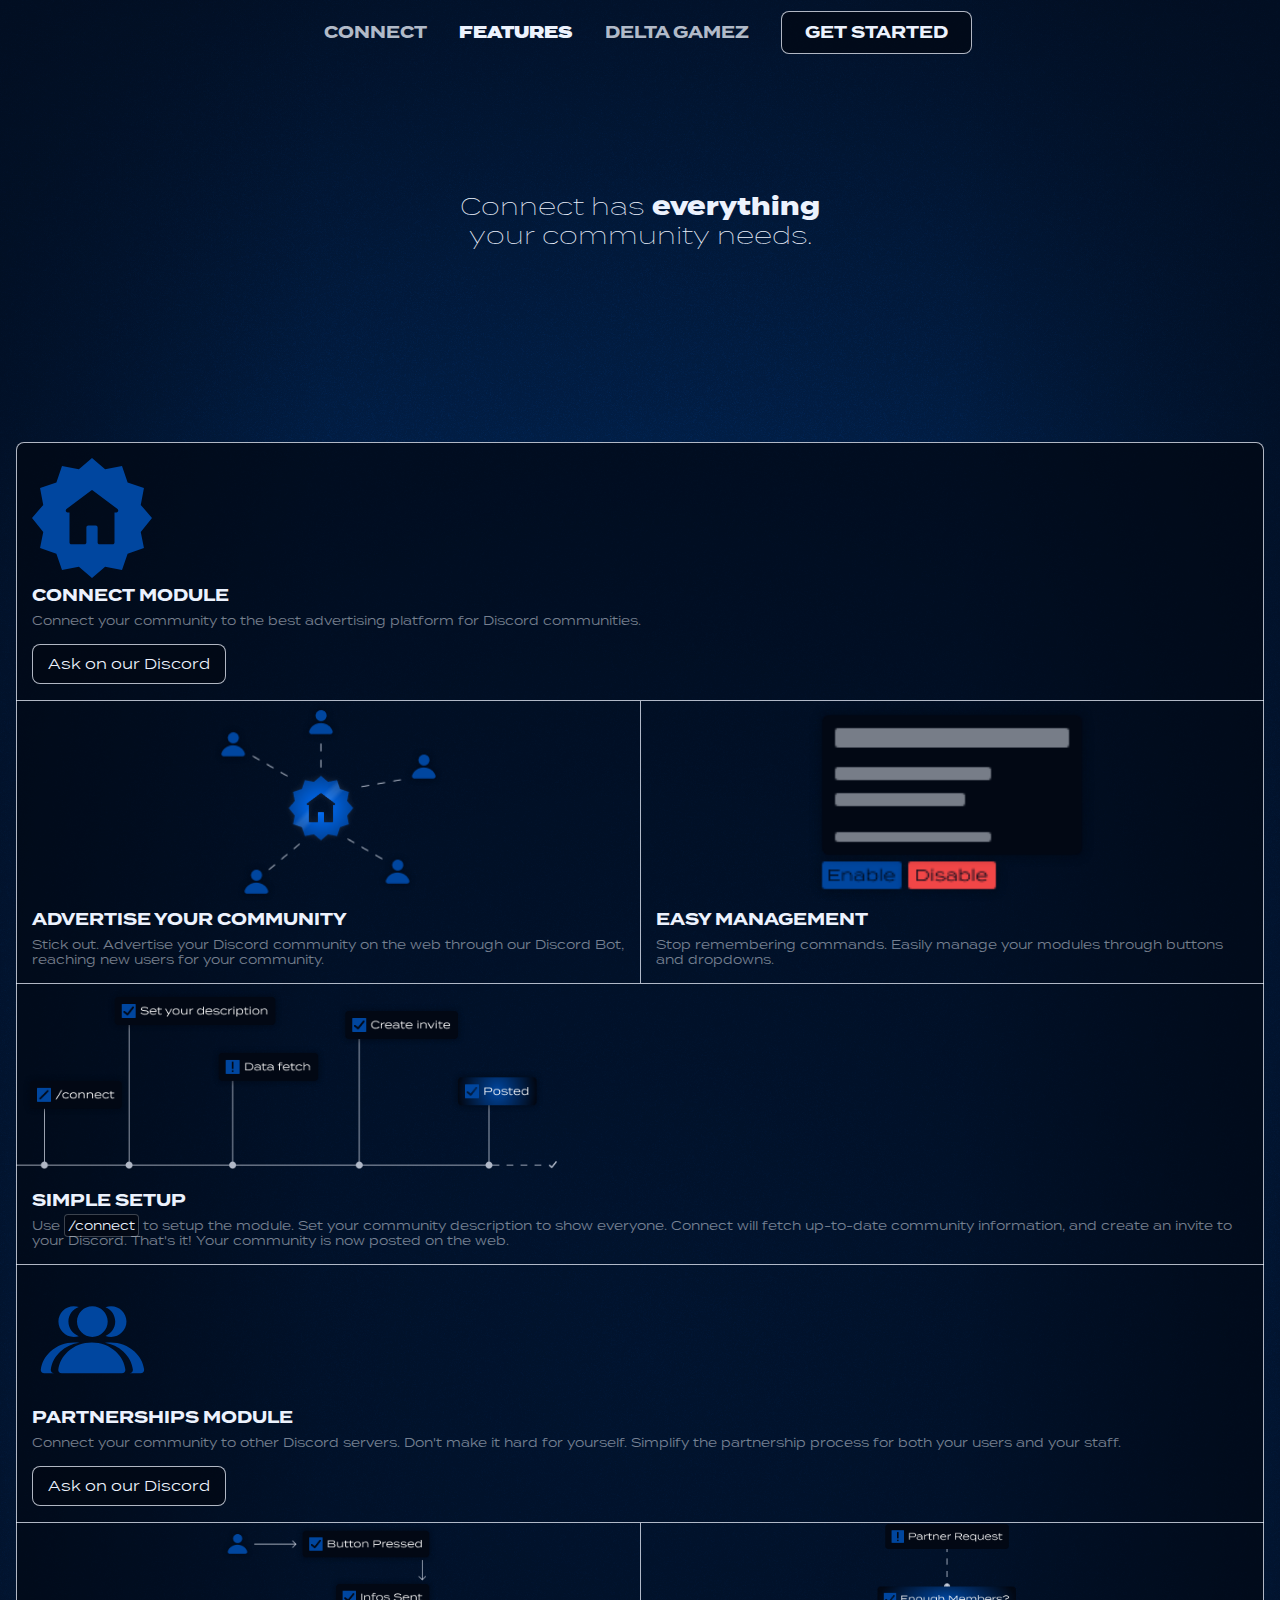
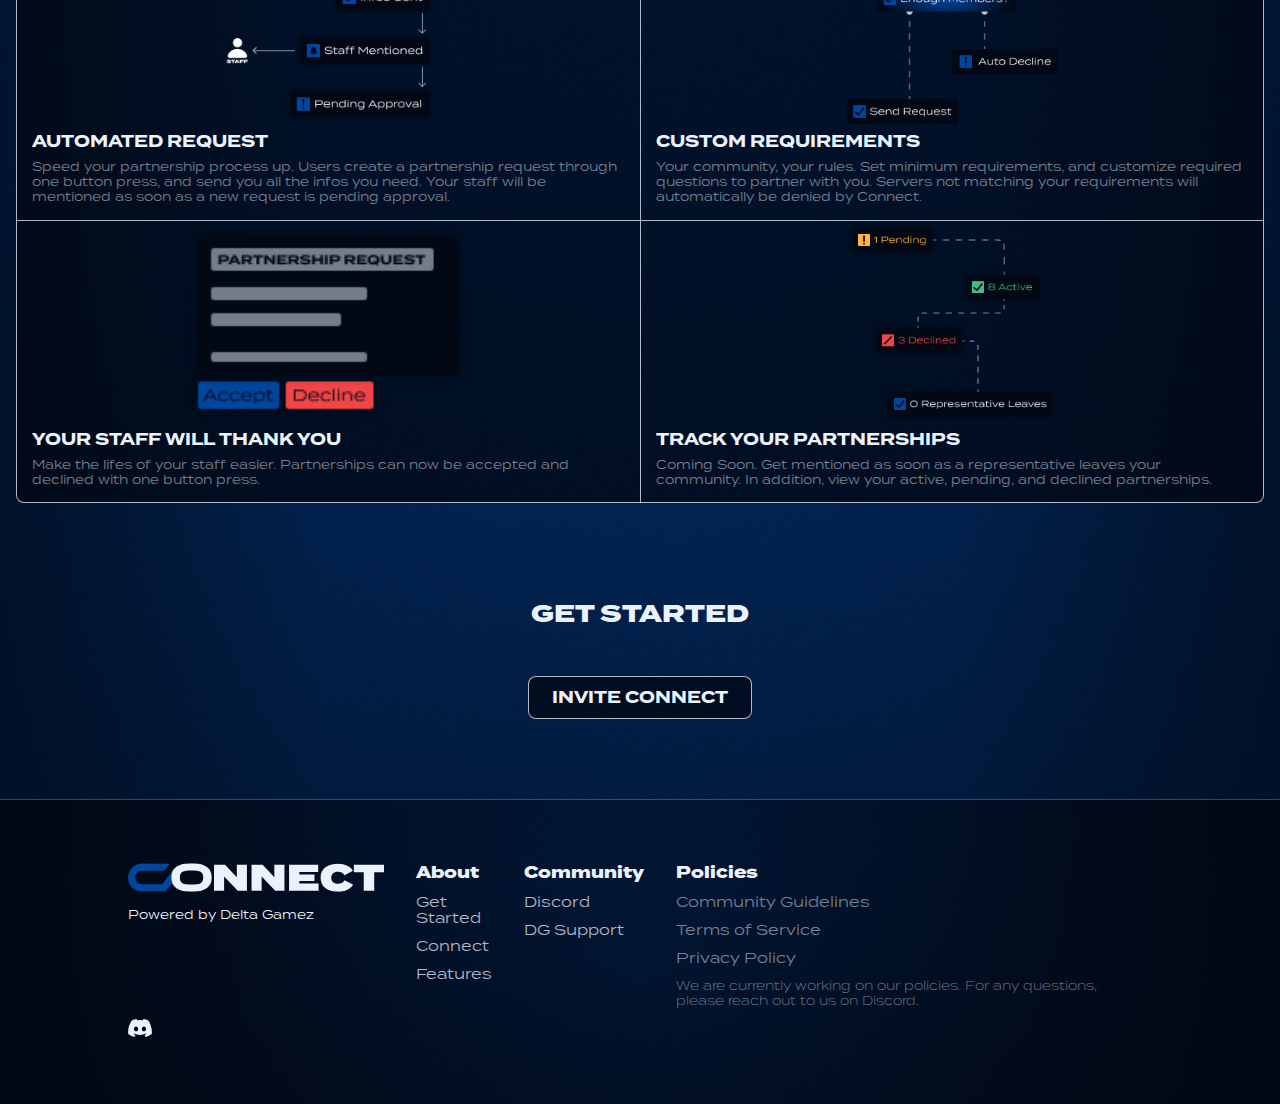
==== commit 4a10e1c7: "Updated footer to match across pages, added interaction invite link" ====
--- a/features/index.html
+++ b/features/index.html
@@ -19,7 +19,7 @@
             <a class="nav-item" href="https://connect.deltagamez.ch">CONNECT</a>
             <a class="nav-item nav-item-active" href="">FEATURES</a>
             <a class="nav-item" href="https://deltagamez.ch" target="_blank">DELTA GAMEZ</a>
-            <a class="nav-item-button" href="" target="_blank">GET STARTED</a>
+            <a class="nav-item-button" href="https://discord.com/oauth2/authorize?client_id=1203656804731461672" target="_blank">GET STARTED</a>
         </nav>
         <div class="features-header-description">
             <p class="features-header-description-item">
@@ -28,7 +28,7 @@
     </header>
     <main class="features-main">
         <section class="grid">
-            <div class="grid-info">
+            <div class="grid-info" id="connect">
                 <div class="grid-info-thumbnail thumbnail-connect-module"></div>
                 <div class="grid-info-title">CONNECT MODULE</div>
                 <div class="grid-info-description">Connect your community to the best advertising platform for Discord communities.</div>
@@ -53,7 +53,7 @@
                     <div class="grid-center-item-description">Use <span class="command-description">/connect</span> to setup the module. Set your community description to show everyone. Connect will fetch up-to-date community information, and create an invite to your Discord. That's it! Your community is now posted on the web.</div>
                 </div>
             </div>
-            <div class="grid-info border-module">
+            <div class="grid-info border-module" id="partnerships">
                 <div class="grid-info-thumbnail thumbnail-partnerships-module"></div>
                 <div class="grid-info-title">PARTNERSHIPS MODULE</div>
                 <div class="grid-info-description">Connect your community to other Discord servers. Don't make it hard for yourself. Simplify the partnership process for both your users and your staff.</div>
@@ -94,7 +94,7 @@
                 GET STARTED
             </h2>
             <div class="features-main-getstarted-button">
-                <a class="features-main-getstarted-button-item" href="">INVITE CONNECT</a>
+                <a class="features-main-getstarted-button-item" href="https://discord.com/oauth2/authorize?client_id=1203656804731461672">INVITE CONNECT</a>
             </div>
         </div>
     </main>
@@ -110,9 +110,9 @@
         <div class="footer-section">
             <div class="footer-section-list">
                 <p class="footer-section-list-title">About</p>
-                <a class="footer-section-list-item" href="">Setup</a>
-                <a class="footer-section-list-item" href="">Connect</a>
-                <a class="footer-section-list-item" href="">Features</a>
+                <a class="footer-section-list-item" href="https://discord.com/oauth2/authorize?client_id=1203656804731461672">Get Started</a>
+                <a class="footer-section-list-item" href="https://connect.deltagamez.ch/">Connect</a>
+                <a class="footer-section-list-item" href="https://connect.deltagamez.ch/features">Features</a>
                 <!--<a class="footer-section-list-item" href="">Roadmap</a>-->
                 <!--<a class="footer-section-list-item" href="">Docs</a>-->
             </div>
@@ -123,9 +123,10 @@
             </div>
             <div class="footer-section-list">
                 <p class="footer-section-list-title">Policies</p>
-                <a class="footer-section-list-item" href="">Community Guidelines</a>
-                <a class="footer-section-list-item" href="">Terms of Service</a>
-                <a class="footer-section-list-item" href="">Privacy Policy</a>
+                <a class="footer-section-list-item disabled">Community Guidelines</a>
+                <a class="footer-section-list-item disabled">Terms of Service</a>
+                <a class="footer-section-list-item disabled">Privacy Policy</a>
+                <p class="footer-section-list-item temporary">We are currently working on our policies. For any questions, please reach out to us on Discord.</p>
             </div>
         </div>
     </footer>
